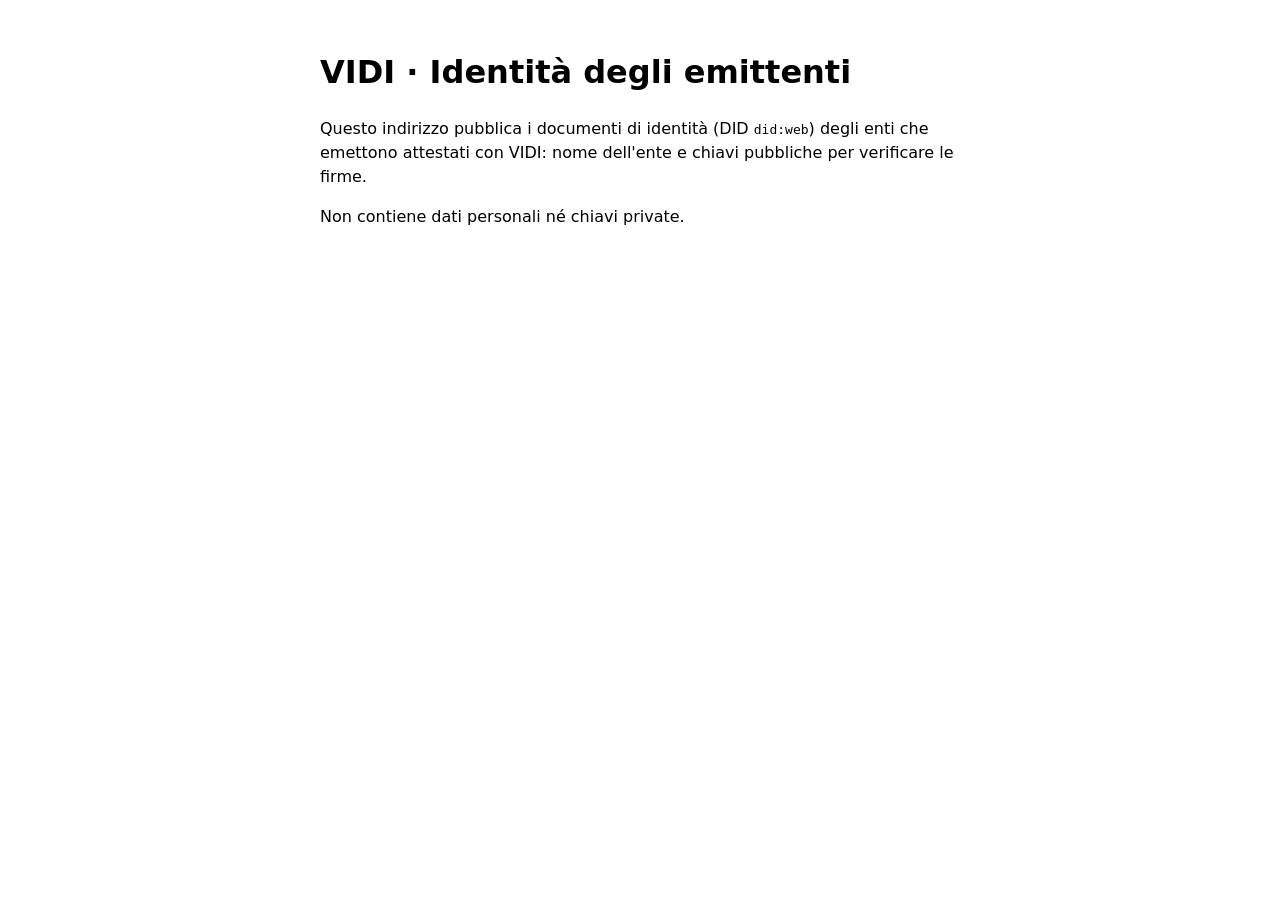
==== index.html @ c679fa53 "Pagina iniziale e dominio" ====
<!doctype html>
<html lang="it">
<head><meta charset="utf-8"><meta name="viewport" content="width=device-width, initial-scale=1"><title>VIDI · Identità degli emittenti</title></head>
<body style="font-family:system-ui,sans-serif;max-width:40rem;margin:3rem auto;padding:0 1rem;line-height:1.5">
<h1>VIDI · Identità degli emittenti</h1>
<p>Questo indirizzo pubblica i documenti di identità (DID <code>did:web</code>) degli enti che emettono attestati con VIDI: nome dell'ente e chiavi pubbliche per verificare le firme.</p>
<p>Non contiene dati personali né chiavi private.</p>
</body>
</html>
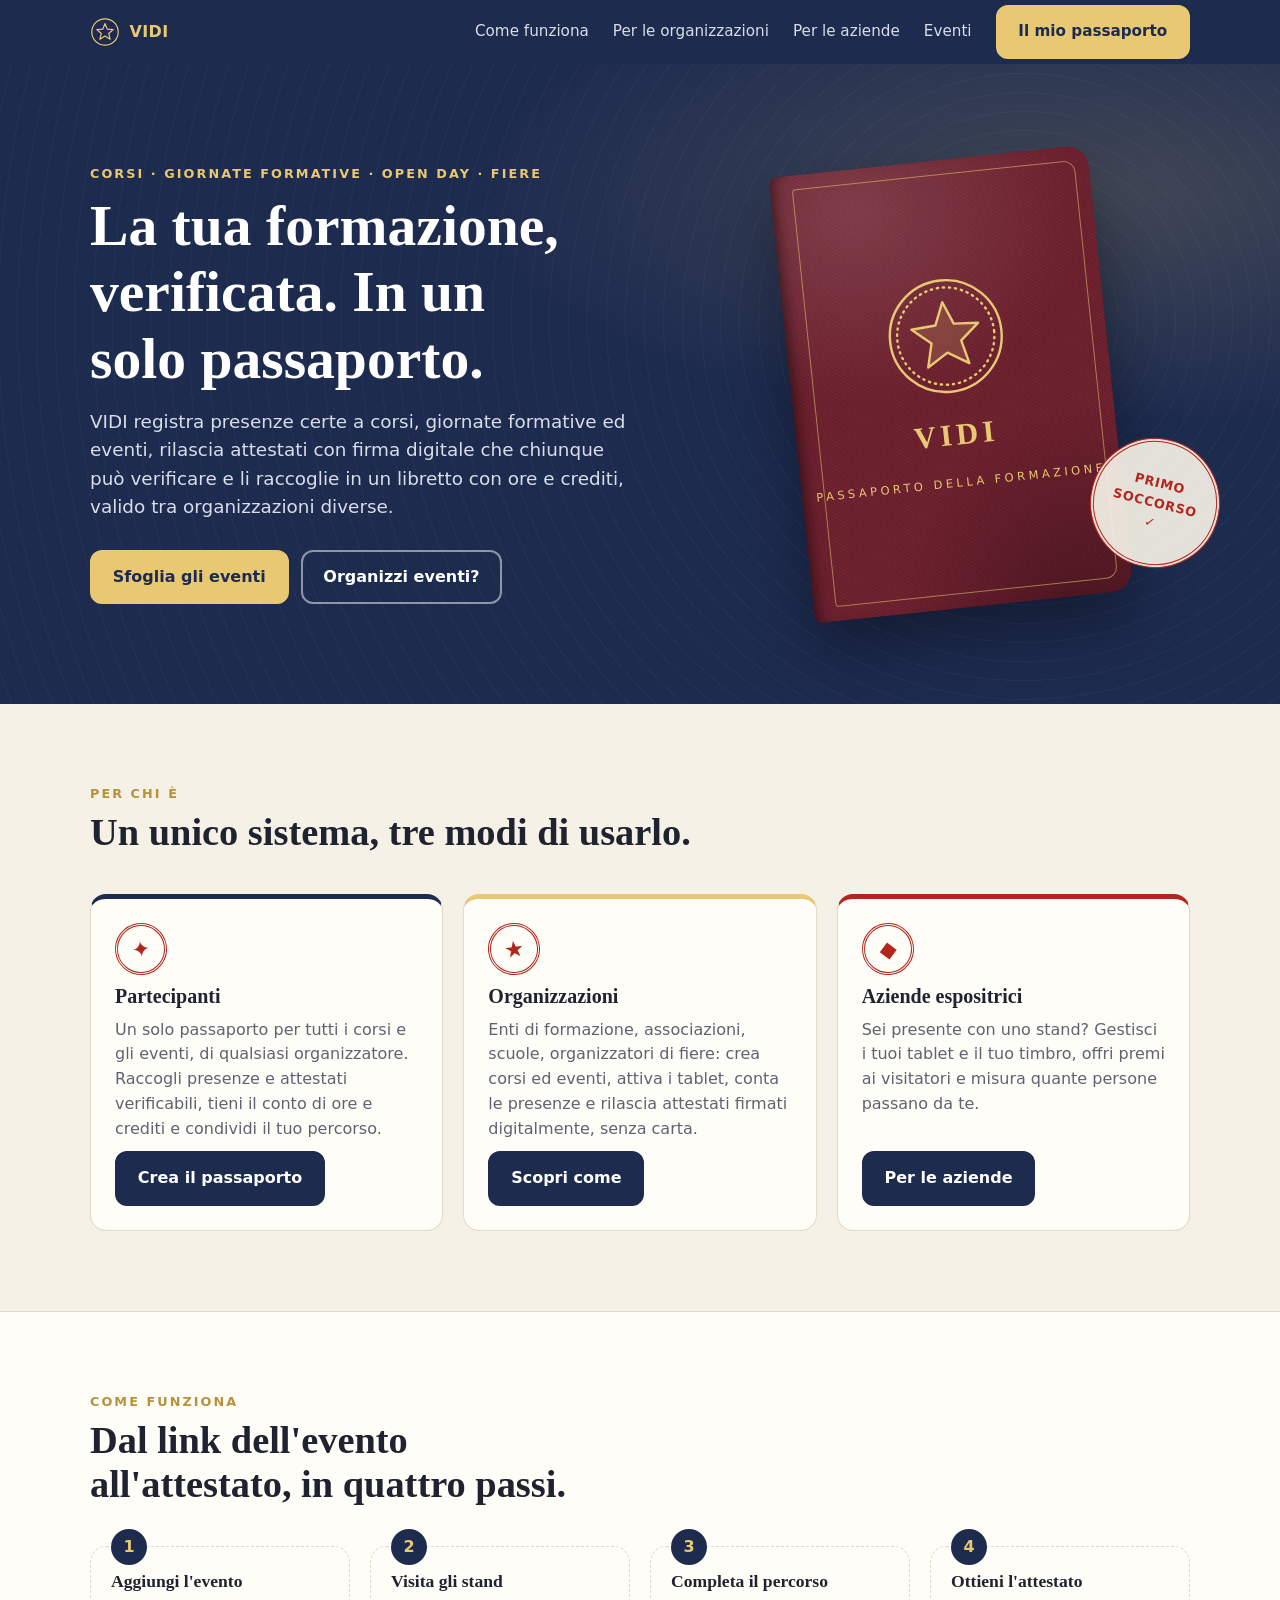
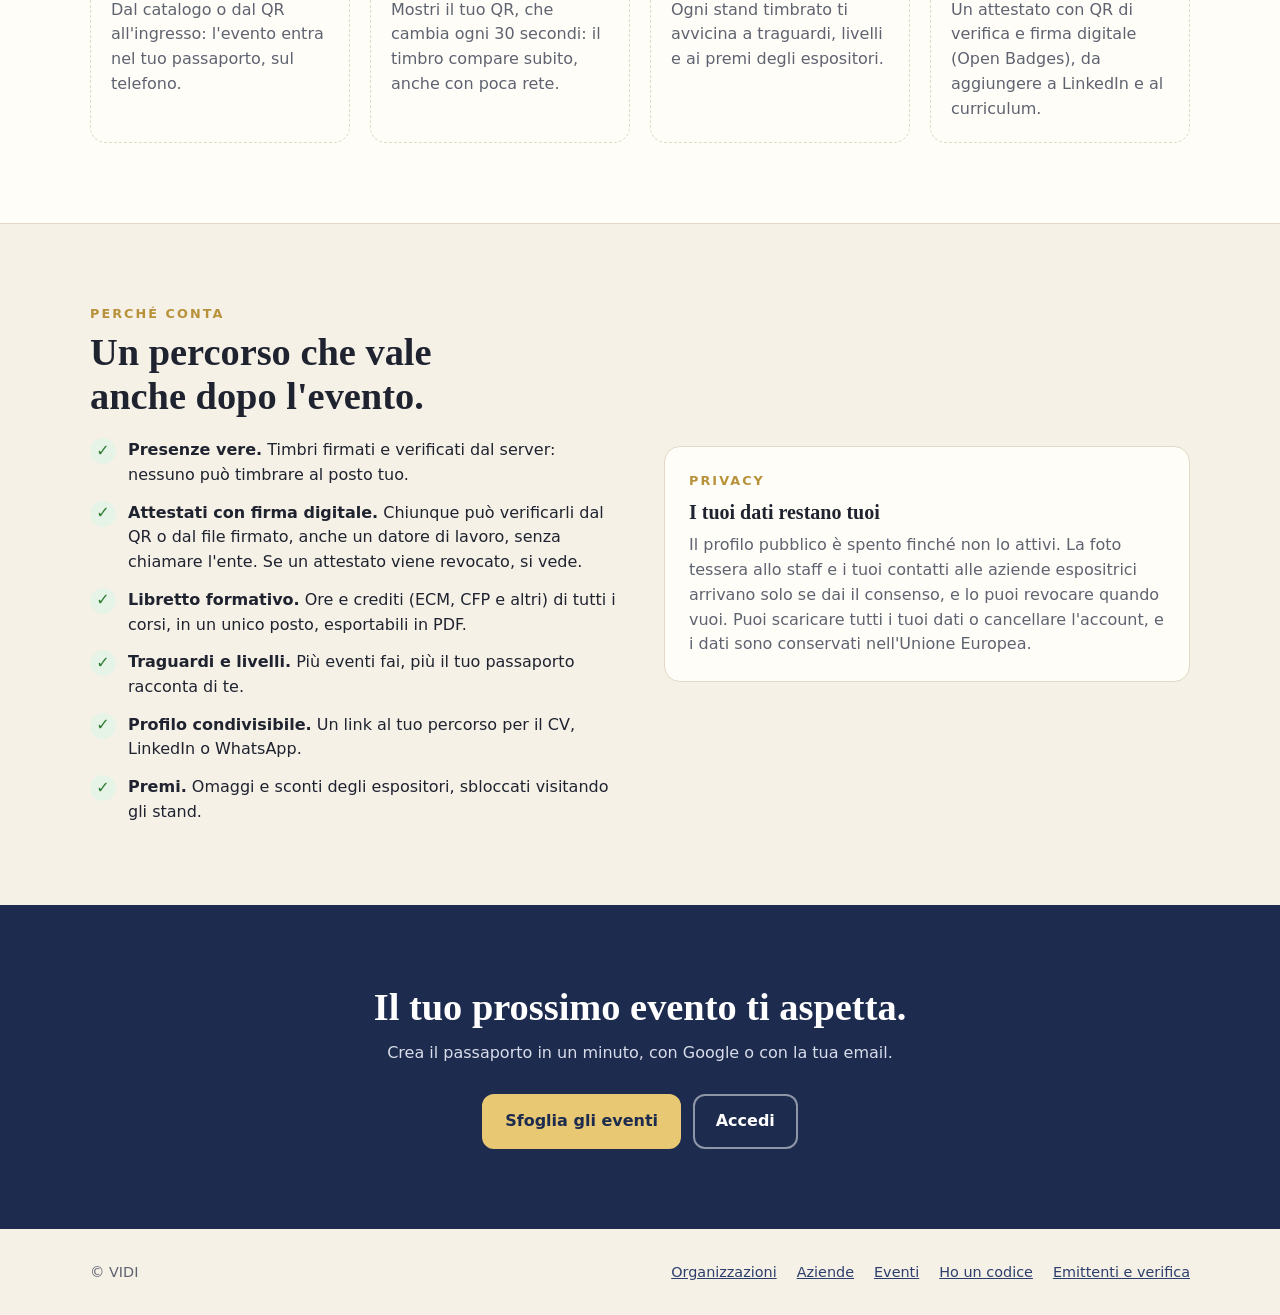
==== commit 52bfeede: "Vetrina VIDI sulla home; pagina degli emittenti su /emittenti/" ====
--- a/index.html
+++ b/index.html
@@ -1,9 +1,183 @@
 <!doctype html>
 <html lang="it">
-<head><meta charset="utf-8"><meta name="viewport" content="width=device-width, initial-scale=1"><title>VIDI · Identità degli emittenti</title></head>
-<body style="font-family:system-ui,sans-serif;max-width:40rem;margin:3rem auto;padding:0 1rem;line-height:1.5">
-<h1>VIDI · Identità degli emittenti</h1>
-<p>Questo indirizzo pubblica i documenti di identità (DID <code>did:web</code>) degli enti che emettono attestati con VIDI: nome dell'ente e chiavi pubbliche per verificare le firme.</p>
-<p>Non contiene dati personali né chiavi private.</p>
-</body>
+  <head>
+    <meta charset="UTF-8" />
+    <meta name="viewport" content="width=device-width, initial-scale=1.0" />
+    <title>VIDI</title>
+    <meta
+      name="description"
+      content="VIDI, il passaporto digitale della formazione verificata: presenze certe a corsi ed eventi, attestati con firma digitale verificabili da chiunque, libretto con ore e crediti."
+    />
+    <meta name="theme-color" content="#1d2b4f" />
+    <link rel="stylesheet" href="style.css" />
+    <script src="config.js" defer></script>
+  </head>
+  <body>
+    <header class="site-header">
+      <div class="wrap">
+        <a class="logo" href="index.html">
+          <svg viewBox="0 0 100 100" fill="none" stroke="currentColor" stroke-width="4" aria-hidden="true">
+            <circle cx="50" cy="50" r="44" />
+            <path d="M50 22 57.6 40.5 77.5 41.9 62.3 54.8 67 74.2 50 63.7 33 74.2 37.7 54.8 22.5 41.9 42.4 40.5Z" stroke-linejoin="round" />
+          </svg>
+          <span data-brand>VIDI</span>
+        </a>
+        <button class="nav-toggle" aria-expanded="false" aria-controls="nav">Menu</button>
+        <nav class="site-nav" id="nav">
+          <a href="#come-funziona">Come funziona</a>
+          <a href="organizzazioni.html">Per le organizzazioni</a>
+          <a href="aziende.html">Per le aziende</a>
+          <a data-app="events" href="https://www.formazionesicurezza.org/protezionecivile/passaporto_formazione/events">Eventi</a>
+          <a class="btn" data-app="" href="https://www.formazionesicurezza.org/protezionecivile/passaporto_formazione/">Il mio passaporto</a>
+        </nav>
+      </div>
+    </header>
+
+    <main>
+      <section class="hero">
+        <div class="wrap">
+          <div>
+            <span class="eyebrow">Corsi · Giornate formative · Open day · Fiere</span>
+            <h1>La tua formazione, verificata. In un solo passaporto.</h1>
+            <p class="lead">
+              VIDI registra presenze certe a corsi, giornate formative ed eventi, rilascia attestati con firma digitale
+              che chiunque può verificare e li raccoglie in un libretto con ore e crediti, valido tra organizzazioni
+              diverse.
+            </p>
+            <div class="actions">
+              <a class="btn" data-app="events" href="https://www.formazionesicurezza.org/protezionecivile/passaporto_formazione/events">Sfoglia gli eventi</a>
+              <a class="btn ghost" href="organizzazioni.html">Organizzi eventi?</a>
+            </div>
+          </div>
+          <div aria-hidden="true" style="position: relative">
+            <div class="passport">
+              <svg viewBox="0 0 100 100" fill="none" stroke="currentColor" stroke-width="2">
+                <circle cx="50" cy="50" r="46" />
+                <circle cx="50" cy="50" r="40" stroke-dasharray="1 4" stroke-linecap="round" />
+                <path d="M50 22 57.6 40.5 77.5 41.9 62.3 54.8 67 74.2 50 63.7 33 74.2 37.7 54.8 22.5 41.9 42.4 40.5Z" fill="currentColor" fill-opacity="0.18" stroke-linejoin="round" />
+              </svg>
+              <strong>VIDI</strong>
+              <span>Passaporto della formazione</span>
+            </div>
+            <div class="stamp-mark">Primo<br />soccorso<br />✓</div>
+          </div>
+        </div>
+      </section>
+
+      <section id="per-chi">
+        <div class="wrap">
+          <div class="section-head">
+            <span class="eyebrow">Per chi è</span>
+            <h2>Un unico sistema, tre modi di usarlo.</h2>
+          </div>
+          <div class="grid">
+            <article class="card audience">
+              <span class="icon" aria-hidden="true">✦</span>
+              <h3>Partecipanti</h3>
+              <p>
+                Un solo passaporto per tutti i corsi e gli eventi, di qualsiasi organizzatore. Raccogli presenze e
+                attestati verificabili, tieni il conto di ore e crediti e condividi il tuo percorso.
+              </p>
+              <a class="btn dark" data-app="login" href="https://www.formazionesicurezza.org/protezionecivile/passaporto_formazione/login">Crea il passaporto</a>
+            </article>
+            <article class="card audience gold">
+              <span class="icon" aria-hidden="true">★</span>
+              <h3>Organizzazioni</h3>
+              <p>
+                Enti di formazione, associazioni, scuole, organizzatori di fiere: crea corsi ed eventi, attiva i tablet,
+                conta le presenze e rilascia attestati firmati digitalmente, senza carta.
+              </p>
+              <a class="btn dark" href="organizzazioni.html">Scopri come</a>
+            </article>
+            <article class="card audience red">
+              <span class="icon" aria-hidden="true">◆</span>
+              <h3>Aziende espositrici</h3>
+              <p>
+                Sei presente con uno stand? Gestisci i tuoi tablet e il tuo timbro, offri premi ai visitatori e misura quante
+                persone passano da te.
+              </p>
+              <a class="btn dark" href="aziende.html">Per le aziende</a>
+            </article>
+          </div>
+        </div>
+      </section>
+
+      <section id="come-funziona" class="alt">
+        <div class="wrap">
+          <div class="section-head">
+            <span class="eyebrow">Come funziona</span>
+            <h2>Dal link dell'evento all'attestato, in quattro passi.</h2>
+          </div>
+          <ol class="steps">
+            <li>
+              <h3>Aggiungi l'evento</h3>
+              <p>Dal catalogo o dal QR all'ingresso: l'evento entra nel tuo passaporto, sul telefono.</p>
+            </li>
+            <li>
+              <h3>Visita gli stand</h3>
+              <p>Mostri il tuo QR, che cambia ogni 30 secondi: il timbro compare subito, anche con poca rete.</p>
+            </li>
+            <li>
+              <h3>Completa il percorso</h3>
+              <p>Ogni stand timbrato ti avvicina a traguardi, livelli e ai premi degli espositori.</p>
+            </li>
+            <li>
+              <h3>Ottieni l'attestato</h3>
+              <p>Un attestato con QR di verifica e firma digitale (Open Badges), da aggiungere a LinkedIn e al curriculum.</p>
+            </li>
+          </ol>
+        </div>
+      </section>
+
+      <section>
+        <div class="wrap split">
+          <div>
+            <span class="eyebrow">Perché conta</span>
+            <h2 style="margin: 0.4rem 0 1.25rem; font-size: clamp(1.7rem, 4vw, 2.4rem)">Un percorso che vale anche dopo l'evento.</h2>
+            <ul class="checklist">
+              <li><span><strong>Presenze vere.</strong> Timbri firmati e verificati dal server: nessuno può timbrare al posto tuo.</span></li>
+              <li><span><strong>Attestati con firma digitale.</strong> Chiunque può verificarli dal QR o dal file firmato, anche un datore di lavoro, senza chiamare l'ente. Se un attestato viene revocato, si vede.</span></li>
+              <li><span><strong>Libretto formativo.</strong> Ore e crediti (ECM, CFP e altri) di tutti i corsi, in un unico posto, esportabili in PDF.</span></li>
+              <li><span><strong>Traguardi e livelli.</strong> Più eventi fai, più il tuo passaporto racconta di te.</span></li>
+              <li><span><strong>Profilo condivisibile.</strong> Un link al tuo percorso per il CV, LinkedIn o WhatsApp.</span></li>
+              <li><span><strong>Premi.</strong> Omaggi e sconti degli espositori, sbloccati visitando gli stand.</span></li>
+            </ul>
+          </div>
+          <div class="card">
+            <span class="eyebrow">Privacy</span>
+            <h3>I tuoi dati restano tuoi</h3>
+            <p>
+              Il profilo pubblico è spento finché non lo attivi. La foto tessera allo staff e i tuoi contatti alle aziende
+              espositrici arrivano solo se dai il consenso, e lo puoi revocare quando vuoi. Puoi scaricare tutti i tuoi dati
+              o cancellare l'account, e i dati sono conservati nell'Unione Europea.
+            </p>
+          </div>
+        </div>
+      </section>
+
+      <section class="cta">
+        <div class="wrap">
+          <h2>Il tuo prossimo evento ti aspetta.</h2>
+          <p>Crea il passaporto in un minuto, con Google o con la tua email.</p>
+          <div class="actions">
+            <a class="btn" data-app="events" href="https://www.formazionesicurezza.org/protezionecivile/passaporto_formazione/events">Sfoglia gli eventi</a>
+            <a class="btn ghost" data-app="login" href="https://www.formazionesicurezza.org/protezionecivile/passaporto_formazione/login">Accedi</a>
+          </div>
+        </div>
+      </section>
+    </main>
+
+    <footer>
+      <div class="wrap">
+        <span>© <span data-brand>VIDI</span></span>
+        <nav>
+          <a href="organizzazioni.html">Organizzazioni</a>
+          <a href="aziende.html">Aziende</a>
+          <a data-app="events" href="https://www.formazionesicurezza.org/protezionecivile/passaporto_formazione/events">Eventi</a>
+          <a data-app="accreditation" href="https://www.formazionesicurezza.org/protezionecivile/passaporto_formazione/accreditation">Ho un codice</a>
+          <a href="emittenti/">Emittenti e verifica</a>
+        </nav>
+      </div>
+    </footer>
+  </body>
 </html>
--- a/style.css
+++ b/style.css
@@ -0,0 +1,536 @@
+:root {
+  --navy: #1d2b4f;
+  --navy-soft: #2c3e6b;
+  --gold: #e8c872;
+  --gold-deep: #b8923a;
+  --paper: #f6f1e7;
+  --card: #fffdf8;
+  --line: #e2d9c6;
+  --text: #1f2330;
+  --muted: #5f6370;
+  --stamp: #b3261e;
+  --radius: 16px;
+  color-scheme: light;
+}
+
+* {
+  box-sizing: border-box;
+}
+
+html {
+  scroll-behavior: smooth;
+}
+
+body {
+  margin: 0;
+  font-family: system-ui, -apple-system, 'Segoe UI', Roboto, sans-serif;
+  line-height: 1.55;
+  color: var(--text);
+  background: var(--paper);
+  -webkit-font-smoothing: antialiased;
+}
+
+h1,
+h2,
+h3 {
+  margin: 0;
+  line-height: 1.15;
+  font-family: Georgia, 'Times New Roman', serif;
+  text-wrap: balance;
+}
+
+p {
+  margin: 0;
+}
+
+a {
+  color: var(--navy-soft);
+}
+
+img {
+  max-width: 100%;
+}
+
+.wrap {
+  width: min(1100px, 100% - 32px);
+  margin: 0 auto;
+}
+
+/* ---- Intestazione ---- */
+
+.site-header {
+  position: sticky;
+  top: 0;
+  z-index: 10;
+  background: var(--navy);
+  color: #fff;
+}
+
+.site-header .wrap {
+  display: flex;
+  align-items: center;
+  justify-content: space-between;
+  gap: 1rem;
+  min-height: 64px;
+}
+
+.logo {
+  display: inline-flex;
+  align-items: center;
+  gap: 0.6rem;
+  color: var(--gold);
+  font-weight: 700;
+  letter-spacing: 0.02em;
+  text-decoration: none;
+}
+
+.logo svg {
+  width: 30px;
+  height: 30px;
+}
+
+.site-nav {
+  display: flex;
+  align-items: center;
+  gap: 1.5rem;
+}
+
+.site-nav a {
+  color: #d9ddea;
+  text-decoration: none;
+  font-size: 0.95rem;
+}
+
+.site-nav a:hover,
+.site-nav a[aria-current='page'] {
+  color: #fff;
+}
+
+.site-nav .btn {
+  color: var(--navy);
+}
+
+.nav-toggle {
+  display: none;
+  padding: 0.5rem;
+  border: 1px solid rgb(255 255 255 / 0.3);
+  border-radius: 8px;
+  background: none;
+  color: #fff;
+  font: inherit;
+}
+
+@media (max-width: 760px) {
+  .nav-toggle {
+    display: block;
+  }
+
+  .site-nav {
+    display: none;
+    position: absolute;
+    top: 64px;
+    left: 0;
+    right: 0;
+    flex-direction: column;
+    align-items: stretch;
+    gap: 0;
+    padding: 0.5rem 16px 1rem;
+    background: var(--navy);
+  }
+
+  .site-nav.open {
+    display: flex;
+  }
+
+  .site-nav a {
+    padding: 0.7rem 0;
+  }
+
+  .site-nav .btn {
+    margin-top: 0.5rem;
+    text-align: center;
+  }
+}
+
+/* ---- Bottoni ---- */
+
+.btn {
+  display: inline-flex;
+  align-items: center;
+  justify-content: center;
+  gap: 0.5rem;
+  padding: 0.8rem 1.3rem;
+  border-radius: 12px;
+  background: var(--gold);
+  color: var(--navy);
+  font-weight: 700;
+  text-decoration: none;
+  border: 2px solid var(--gold);
+  transition: transform 0.15s ease;
+}
+
+.btn:hover {
+  transform: translateY(-1px);
+}
+
+.btn.ghost {
+  background: transparent;
+  color: #fff;
+  border-color: rgb(255 255 255 / 0.5);
+}
+
+.btn.dark {
+  background: var(--navy);
+  border-color: var(--navy);
+  color: #fff;
+}
+
+.btn.outline {
+  background: transparent;
+  border-color: var(--navy);
+  color: var(--navy);
+}
+
+.actions {
+  display: flex;
+  flex-wrap: wrap;
+  gap: 0.75rem;
+}
+
+/* ---- Hero ---- */
+
+.hero {
+  position: relative;
+  overflow: hidden;
+  padding: clamp(3rem, 8vw, 6rem) 0;
+  color: #fff;
+  background:
+    radial-gradient(80% 60% at 85% 20%, rgb(232 200 114 / 0.18), transparent 60%),
+    repeating-radial-gradient(circle at 80% 40%, transparent 0 18px, rgb(255 255 255 / 0.035) 18px 19px),
+    var(--navy);
+}
+
+.hero .wrap {
+  display: grid;
+  grid-template-columns: 1.2fr 1fr;
+  align-items: center;
+  gap: 3rem;
+}
+
+.hero .eyebrow {
+  color: var(--gold);
+}
+
+.hero h1 {
+  margin: 0.6rem 0 1rem;
+  font-size: clamp(2.2rem, 6vw, 3.6rem);
+}
+
+.hero p.lead {
+  max-width: 34rem;
+  margin-bottom: 1.75rem;
+  font-size: 1.15rem;
+  color: #d9ddea;
+}
+
+.hero.small .wrap {
+  grid-template-columns: 1fr;
+}
+
+.hero.small h1 {
+  font-size: clamp(2rem, 5vw, 3rem);
+}
+
+@media (max-width: 860px) {
+  .hero .wrap {
+    grid-template-columns: 1fr;
+  }
+}
+
+.eyebrow {
+  display: block;
+  font-size: 0.8rem;
+  font-weight: 700;
+  letter-spacing: 0.16em;
+  text-transform: uppercase;
+  color: var(--gold-deep);
+}
+
+/* Copertina di passaporto disegnata in CSS, come nell'app */
+.passport {
+  position: relative;
+  width: min(320px, 80vw);
+  aspect-ratio: 5 / 7;
+  margin: 0 auto;
+  display: flex;
+  flex-direction: column;
+  align-items: center;
+  justify-content: center;
+  gap: 1rem;
+  border-radius: 8px 22px 22px 8px;
+  color: var(--gold);
+  text-align: center;
+  background:
+    radial-gradient(120% 70% at 25% 10%, rgb(255 255 255 / 0.13), transparent 60%),
+    radial-gradient(90% 80% at 85% 110%, rgb(0 0 0 / 0.35), transparent 65%),
+    repeating-linear-gradient(35deg, rgb(255 255 255 / 0.03) 0 1px, transparent 1px 3px),
+    #6b1e2c;
+  box-shadow:
+    inset 14px 0 16px -12px rgb(0 0 0 / 0.6),
+    0 30px 60px rgb(0 0 0 / 0.35);
+  transform: rotate(-6deg);
+}
+
+.passport::before {
+  content: '';
+  position: absolute;
+  inset: 14px 14px 14px 22px;
+  border: 1.5px solid rgb(232 200 114 / 0.55);
+  border-radius: 4px 12px 12px 4px;
+}
+
+.passport svg {
+  width: 38%;
+}
+
+.passport strong {
+  font-family: Georgia, 'Times New Roman', serif;
+  font-size: 1.9rem;
+  letter-spacing: 0.14em;
+  text-transform: uppercase;
+}
+
+.passport span {
+  font-size: 0.72rem;
+  letter-spacing: 0.3em;
+  text-transform: uppercase;
+}
+
+.stamp-mark {
+  position: absolute;
+  right: -30px;
+  bottom: 40px;
+  width: 130px;
+  height: 130px;
+  display: grid;
+  place-items: center;
+  border: 4px double var(--stamp);
+  border-radius: 50%;
+  color: var(--stamp);
+  font-weight: 800;
+  font-size: 0.8rem;
+  letter-spacing: 0.06em;
+  text-align: center;
+  text-transform: uppercase;
+  background: rgb(246 241 231 / 0.92);
+  transform: rotate(14deg);
+}
+
+/* ---- Sezioni ---- */
+
+section {
+  padding: clamp(3rem, 7vw, 5rem) 0;
+}
+
+.section-head {
+  max-width: 44rem;
+  margin-bottom: 2.5rem;
+}
+
+.section-head h2 {
+  margin: 0.4rem 0 0.8rem;
+  font-size: clamp(1.7rem, 4vw, 2.4rem);
+}
+
+.section-head p {
+  color: var(--muted);
+  font-size: 1.05rem;
+}
+
+.alt {
+  background: var(--card);
+  border-top: 1px solid var(--line);
+  border-bottom: 1px solid var(--line);
+}
+
+.grid {
+  display: grid;
+  grid-template-columns: repeat(auto-fit, minmax(240px, 1fr));
+  gap: 1.25rem;
+}
+
+.card {
+  display: flex;
+  flex-direction: column;
+  gap: 0.6rem;
+  padding: 1.5rem;
+  border: 1px solid var(--line);
+  border-radius: var(--radius);
+  background: var(--card);
+}
+
+.alt .card {
+  background: var(--paper);
+}
+
+.card h3 {
+  font-size: 1.25rem;
+}
+
+.card p {
+  color: var(--muted);
+}
+
+.card .btn {
+  align-self: flex-start;
+  margin-top: auto;
+}
+
+.icon {
+  width: 52px;
+  height: 52px;
+  display: grid;
+  place-items: center;
+  border: 3px double var(--stamp);
+  border-radius: 50%;
+  color: var(--stamp);
+  font-size: 1.4rem;
+  transform: rotate(-8deg);
+}
+
+.audience {
+  border-top: 5px solid var(--navy);
+}
+
+.audience.gold {
+  border-top-color: var(--gold);
+}
+
+.audience.red {
+  border-top-color: var(--stamp);
+}
+
+.steps {
+  counter-reset: step;
+  list-style: none;
+  margin: 0;
+  padding: 0;
+  display: grid;
+  grid-template-columns: repeat(auto-fit, minmax(220px, 1fr));
+  gap: 1.25rem;
+}
+
+.steps li {
+  position: relative;
+  padding: 1.5rem 1.25rem 1.25rem;
+  border: 1px dashed var(--line);
+  border-radius: var(--radius);
+}
+
+.steps li::before {
+  counter-increment: step;
+  content: counter(step);
+  position: absolute;
+  top: -18px;
+  left: 1.25rem;
+  width: 36px;
+  height: 36px;
+  display: grid;
+  place-items: center;
+  border-radius: 50%;
+  background: var(--navy);
+  color: var(--gold);
+  font-weight: 700;
+}
+
+.steps h3 {
+  margin-bottom: 0.4rem;
+  font-size: 1.1rem;
+}
+
+.steps p {
+  color: var(--muted);
+}
+
+.checklist {
+  list-style: none;
+  margin: 0;
+  padding: 0;
+  display: grid;
+  gap: 0.8rem;
+}
+
+.checklist li {
+  display: flex;
+  gap: 0.75rem;
+}
+
+.checklist li::before {
+  content: '✓';
+  flex: none;
+  width: 26px;
+  height: 26px;
+  display: grid;
+  place-items: center;
+  border-radius: 50%;
+  background: #e6f3e7;
+  color: #2e7d32;
+  font-weight: 700;
+}
+
+.split {
+  display: grid;
+  grid-template-columns: 1fr 1fr;
+  align-items: center;
+  gap: 3rem;
+}
+
+@media (max-width: 860px) {
+  .split {
+    grid-template-columns: 1fr;
+  }
+}
+
+/* ---- Invito finale ---- */
+
+.cta {
+  text-align: center;
+  color: #fff;
+  background: var(--navy);
+}
+
+.cta h2 {
+  margin-bottom: 0.8rem;
+  font-size: clamp(1.7rem, 4vw, 2.4rem);
+}
+
+.cta p {
+  max-width: 36rem;
+  margin: 0 auto 1.75rem;
+  color: #d9ddea;
+}
+
+.cta .actions {
+  justify-content: center;
+}
+
+/* ---- Piè di pagina ---- */
+
+footer {
+  padding: 2rem 0;
+  font-size: 0.9rem;
+  color: var(--muted);
+}
+
+footer .wrap {
+  display: flex;
+  flex-wrap: wrap;
+  justify-content: space-between;
+  gap: 1rem;
+}
+
+footer nav {
+  display: flex;
+  flex-wrap: wrap;
+  gap: 1.25rem;
+}
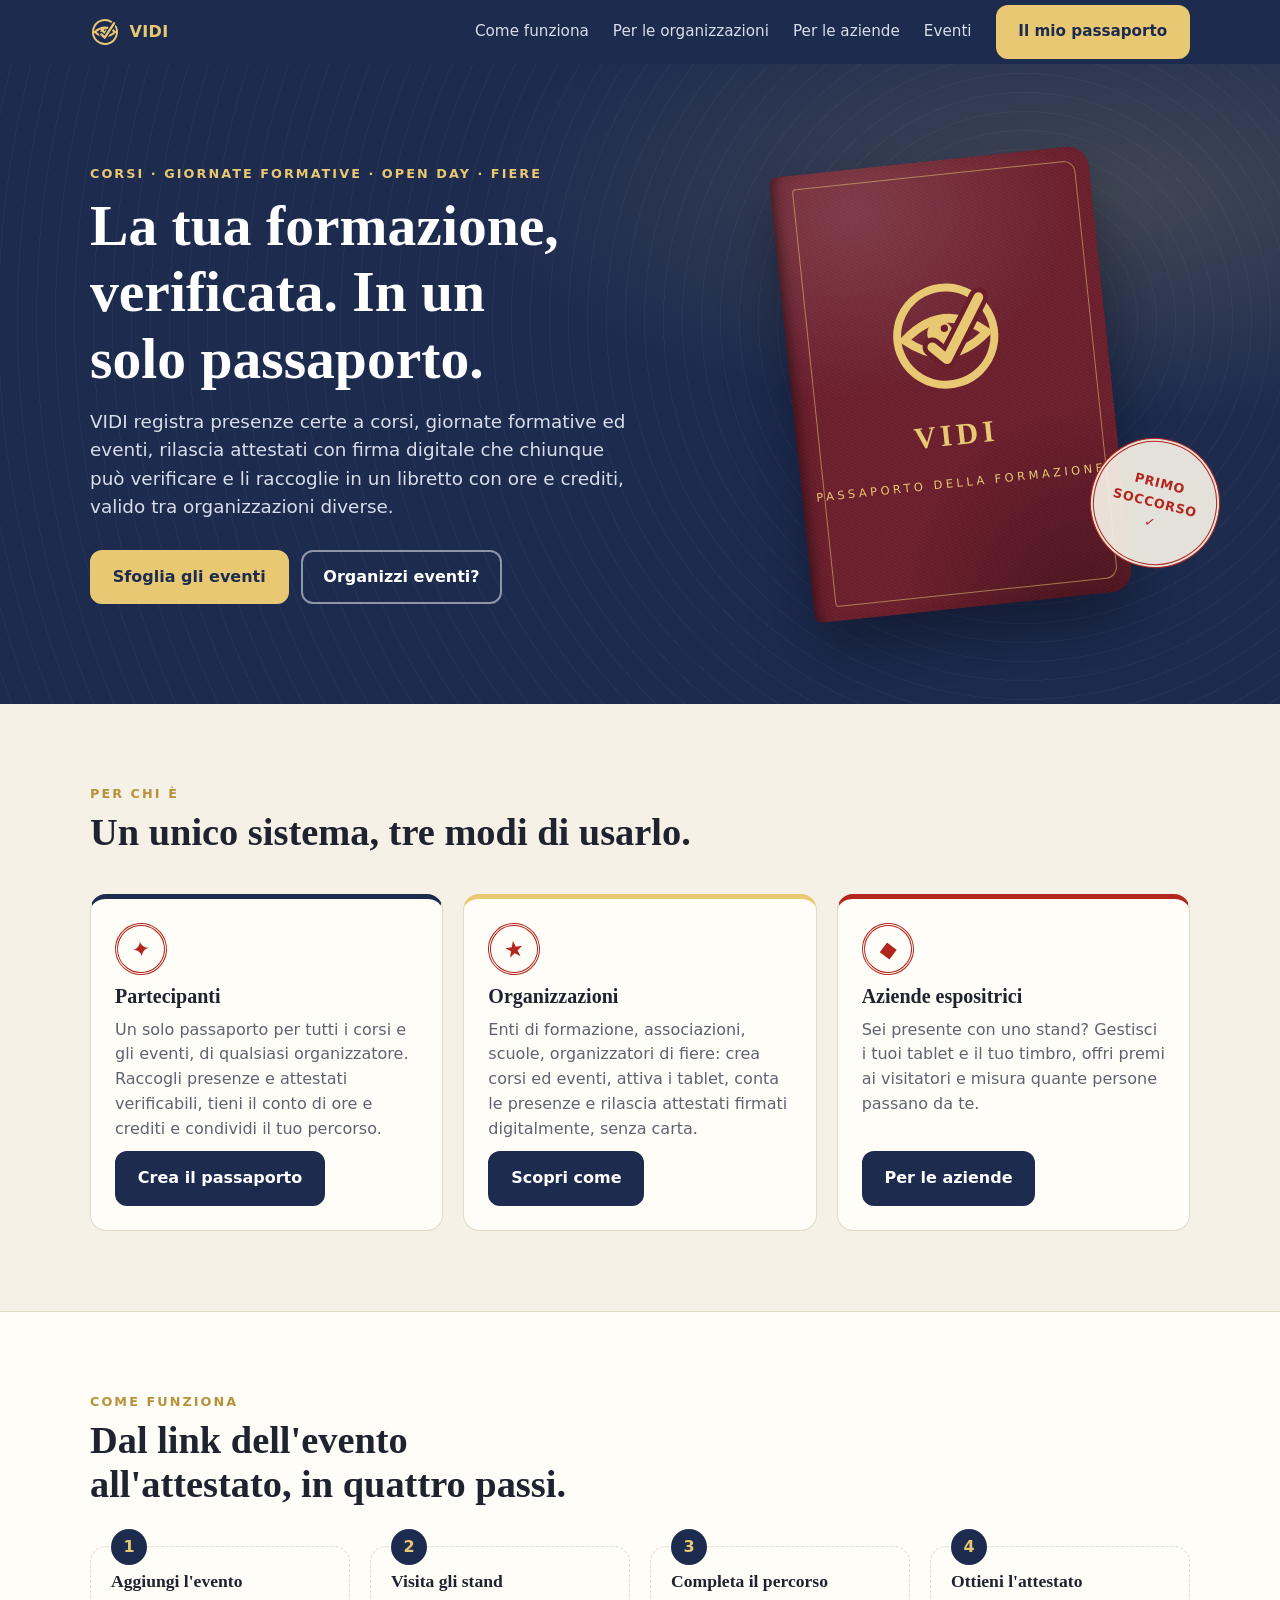
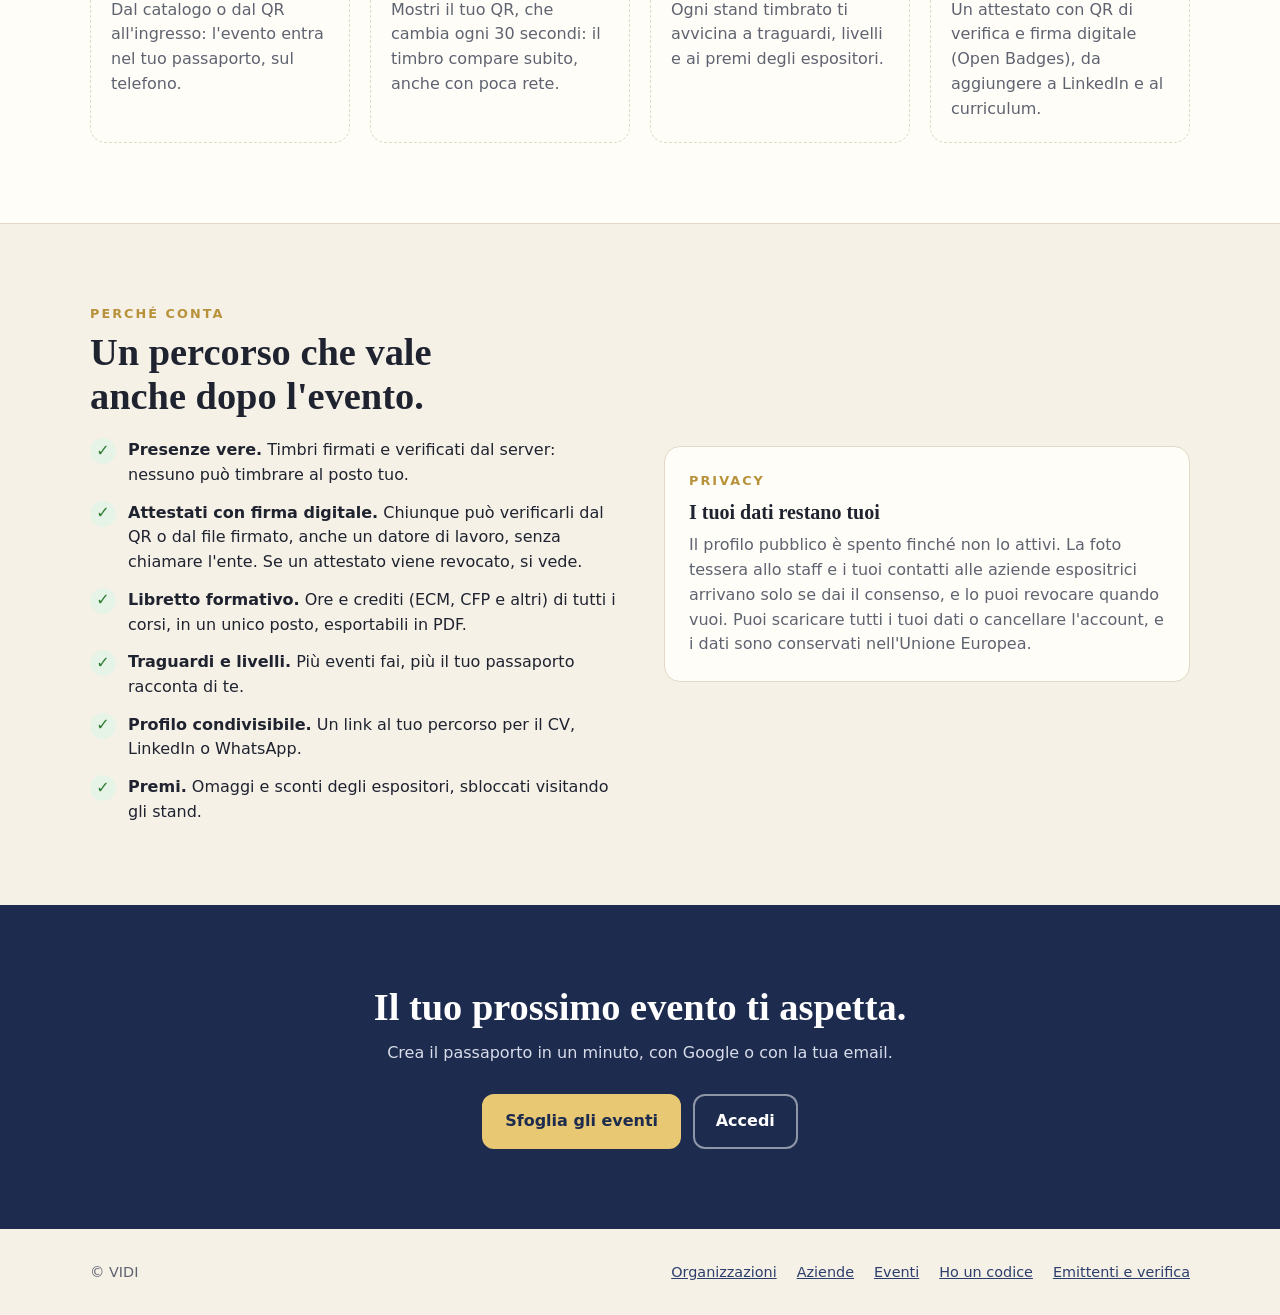
==== commit 07a08517: "Vetrina: logo VIDI" ====
--- a/index.html
+++ b/index.html
@@ -9,6 +9,7 @@
       content="VIDI, il passaporto digitale della formazione verificata: presenze certe a corsi ed eventi, attestati con firma digitale verificabili da chiunque, libretto con ore e crediti."
     />
     <meta name="theme-color" content="#1d2b4f" />
+    <link rel="icon" type="image/svg+xml" href="vidi-symbol.svg" />
     <link rel="stylesheet" href="style.css" />
     <script src="config.js" defer></script>
   </head>
@@ -16,9 +17,13 @@
     <header class="site-header">
       <div class="wrap">
         <a class="logo" href="index.html">
-          <svg viewBox="0 0 100 100" fill="none" stroke="currentColor" stroke-width="4" aria-hidden="true">
-            <circle cx="50" cy="50" r="44" />
-            <path d="M50 22 57.6 40.5 77.5 41.9 62.3 54.8 67 74.2 50 63.7 33 74.2 37.7 54.8 22.5 41.9 42.4 40.5Z" stroke-linejoin="round" />
+          <svg viewBox="0 0 200 200" fill="none" stroke="currentColor" stroke-linecap="round" stroke-linejoin="round" aria-hidden="true">
+            <path d="M 163.9 51.9 A 80 80 0 1 1 145.9 34.5" stroke-width="13" />
+            <path d="M 32 100 Q 100 42 168 100 Q 100 158 32 100 Z" stroke-width="14" />
+            <circle cx="91" cy="95" r="21" fill="currentColor" stroke="none" />
+            <circle cx="99" cy="87" r="6" style="fill: var(--navy)" stroke="none" />
+            <path d="M 76 116 L 98 138 L 160 42" stroke-width="32" style="stroke: var(--navy)" />
+            <path d="M 76 116 L 98 138 L 160 42" stroke-width="16" />
           </svg>
           <span data-brand>VIDI</span>
         </a>
@@ -51,11 +56,14 @@
           </div>
           <div aria-hidden="true" style="position: relative">
             <div class="passport">
-              <svg viewBox="0 0 100 100" fill="none" stroke="currentColor" stroke-width="2">
-                <circle cx="50" cy="50" r="46" />
-                <circle cx="50" cy="50" r="40" stroke-dasharray="1 4" stroke-linecap="round" />
-                <path d="M50 22 57.6 40.5 77.5 41.9 62.3 54.8 67 74.2 50 63.7 33 74.2 37.7 54.8 22.5 41.9 42.4 40.5Z" fill="currentColor" fill-opacity="0.18" stroke-linejoin="round" />
-              </svg>
+              <svg viewBox="0 0 200 200" fill="none" stroke="currentColor" stroke-linecap="round" stroke-linejoin="round" aria-hidden="true">
+            <path d="M 163.9 51.9 A 80 80 0 1 1 145.9 34.5" stroke-width="13" />
+            <path d="M 32 100 Q 100 42 168 100 Q 100 158 32 100 Z" stroke-width="14" />
+            <circle cx="91" cy="95" r="21" fill="currentColor" stroke="none" />
+            <circle cx="99" cy="87" r="6" style="fill: var(--passport-color)" stroke="none" />
+            <path d="M 76 116 L 98 138 L 160 42" stroke-width="32" style="stroke: var(--passport-color)" />
+            <path d="M 76 116 L 98 138 L 160 42" stroke-width="16" />
+          </svg>
               <strong>VIDI</strong>
               <span>Passaporto della formazione</span>
             </div>
--- a/style.css
+++ b/style.css
@@ -1,5 +1,6 @@
 :root {
   --navy: #1d2b4f;
+  --passport-color: #6b1e2c;
   --navy-soft: #2c3e6b;
   --gold: #e8c872;
   --gold-deep: #b8923a;
@@ -274,7 +275,7 @@
     radial-gradient(120% 70% at 25% 10%, rgb(255 255 255 / 0.13), transparent 60%),
     radial-gradient(90% 80% at 85% 110%, rgb(0 0 0 / 0.35), transparent 65%),
     repeating-linear-gradient(35deg, rgb(255 255 255 / 0.03) 0 1px, transparent 1px 3px),
-    #6b1e2c;
+    var(--passport-color);
   box-shadow:
     inset 14px 0 16px -12px rgb(0 0 0 / 0.6),
     0 30px 60px rgb(0 0 0 / 0.35);
